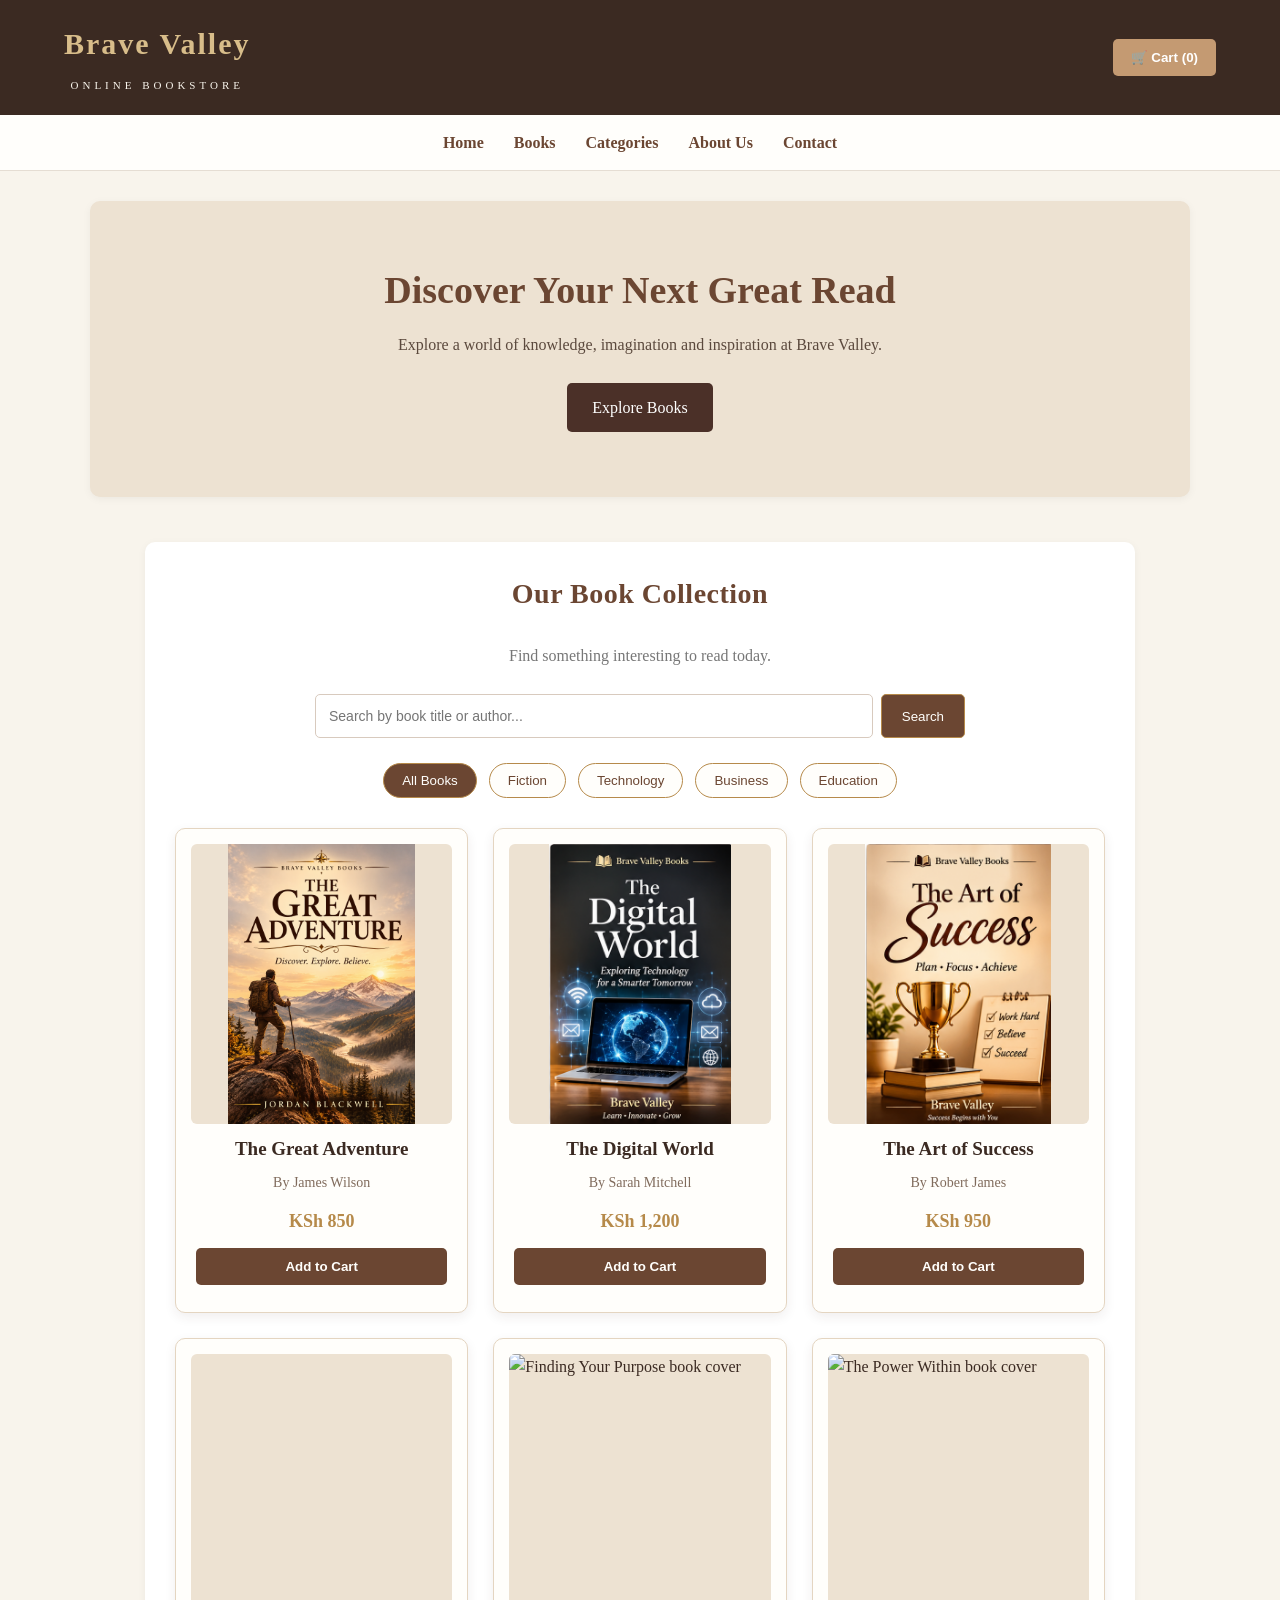
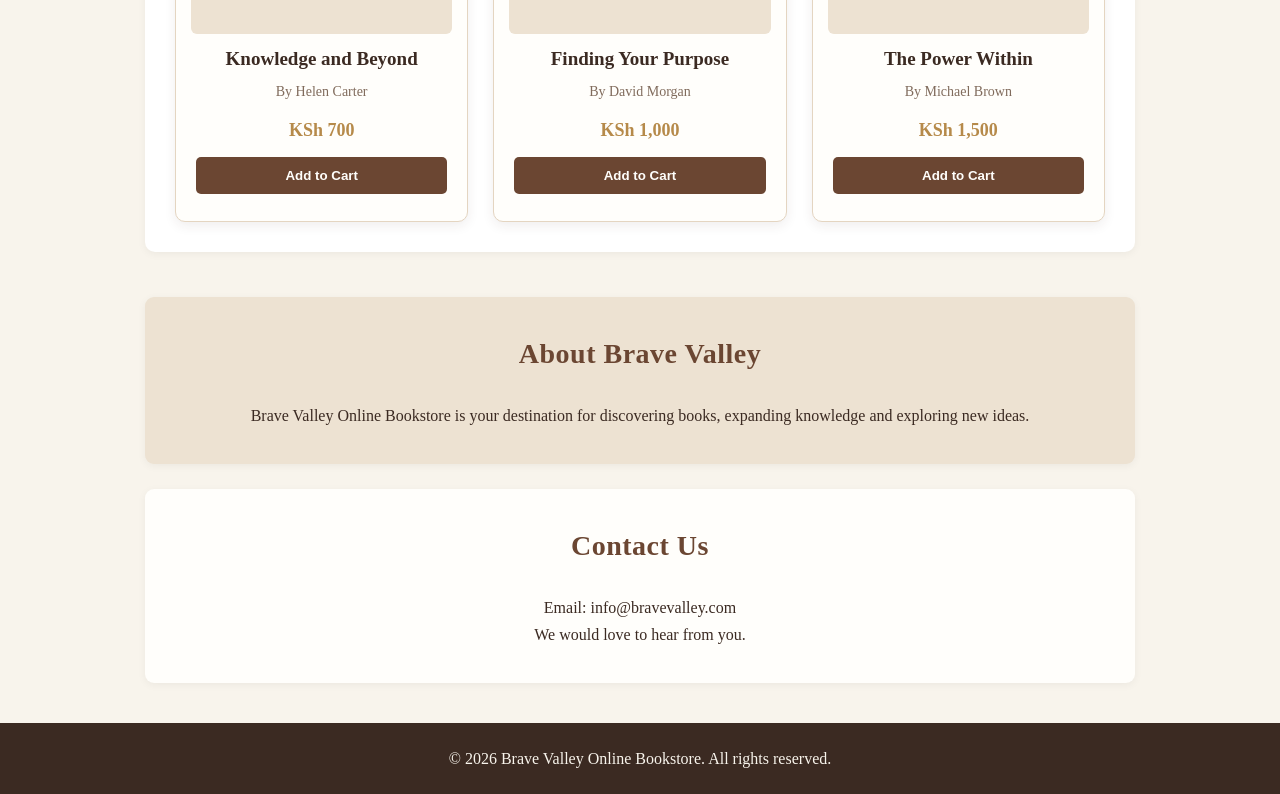
==== index.html @ 2bf412cd "Update index.html" ====
<!DOCTYPE html>
<html lang="en">

<head>
    <meta charset="UTF-8">
    <meta name="viewport" content="width=device-width, initial-scale=1.0">

    <title>Brave Valley Online Bookstore</title>

    <link rel="stylesheet" href="style.css">
</head>

<body>

    <!-- HEADER -->
    <header class="site-header">
        <div class="brand">
            <h1>Brave Valley</h1>
            <p>ONLINE BOOKSTORE</p>
        </div>

        <button class="cart-button" type="button">
            🛒 Cart (<span id="cart-count">0</span>)
        </button>
    </header>

<!-- SHOPPING CART PANEL -->
<section class="cart-panel" id="cart-panel" hidden>

    <div class="cart-header">
        <h2>My Shopping Cart</h2>

        <button id="close-cart" type="button">
            &times;
        </button>
    </div>

    <div id="cart-items">
        <!-- Cart items will appear here -->
    </div>

    <div class="cart-footer">
        <h3>
            Total: KSh <span id="cart-total">0</span>
        </h3>

        <button id="clear-cart" type="button">
            Clear Cart
        </button>

        <button id="checkout-button" type="button">
            Proceed to Checkout
        </button>
    </div>

</section>

    <!-- NAVIGATION -->
    <nav class="navbar">
        <a href="#home">Home</a>
        <a href="#books">Books</a>
        <a href="#categories">Categories</a>
        <a href="#about">About Us</a>
        <a href="#contact">Contact</a>
    </nav>

    <main>

        <!-- HERO SECTION -->
        <section class="hero" id="home">
            <h2>Discover Your Next Great Read</h2>

            <p>
                Explore a world of knowledge, imagination
                and inspiration at Brave Valley.
            </p>

            <a href="#books" class="shop-button">
                Explore Books
            </a>
        </section>

        <!-- BOOK CATALOGUE -->
        <section class="catalogue" id="books">

            <h2>Our Book Collection</h2>

            <p class="section-description">
                Find something interesting to read today.
            </p>

            <!-- SEARCH -->
            <div class="search-container">
                <input
                    type="search"
                    id="book-search"
                    placeholder="Search by book title or author..."
                >

                <button type="button" id="search-button">
                    Search
                </button>
            </div>

            <!-- CATEGORY FILTERS -->
            <div class="categories" id="categories">

                <button class="category-btn active"
                    data-category="all">All Books</button>

                <button class="category-btn"
                    data-category="fiction">Fiction</button>

                <button class="category-btn"
                    data-category="technology">Technology</button>

                <button class="category-btn"
                    data-category="business">Business</button>

                <button class="category-btn"
                    data-category="education">Education</button>

            </div>

            
<!-- BOOK GRID -->
<div class="book-grid" id="book-grid">

    <!-- BOOK 1 -->
    <article class="book-card" data-category="fiction">

        <div class="book-cover">
            <img src="book%20one.png"
     alt="The Great Adventure book cover">
        </div>

        <div class="book-info">
            <h3>The Great Adventure</h3>
            <p>By James Wilson</p>
            <strong>KSh 850</strong>
            <button class="add-cart">Add to Cart</button>
        </div>
    </article>

    <!-- BOOK 2 -->
    <article class="book-card" data-category="technology">

        <div class="book-cover">
            <img src="the-digital-world.png"
     alt="The Digital World book cover">
        </div>

        <div class="book-info">
            <h3>The Digital World</h3>
            <p>By Sarah Mitchell</p>
            <strong>KSh 1,200</strong>
            <button class="add-cart">Add to Cart</button>
        </div>
    </article>

    <!-- BOOK 3 -->
    <article class="book-card" data-category="business">

        <div class="book-cover">
            <img src="the-art-of-success.png"
     alt="The Art of Success book cover">
        </div>

        <div class="book-info">
            <h3>The Art of Success</h3>
            <p>By Robert James</p>
            <strong>KSh 950</strong>
            <button class="add-cart">Add to Cart</button>
        </div>
    </article>

    <!-- BOOK 4 -->
    <article class="book-card" data-category="education">

        <div class="book-cover">
            
        </div>

        <div class="book-info">
            <h3>Knowledge and Beyond</h3>
            <p>By Helen Carter</p>
            <strong>KSh 700</strong>
            <button class="add-cart">Add to Cart</button>
        </div>
    </article>

    <!-- BOOK 5 -->
    <article class="book-card" data-category="fiction">

        <div class="book-cover">
            <img src="images/finding-your-purpose.png"
                 alt="Finding Your Purpose book cover">
        </div>

        <div class="book-info">
            <h3>Finding Your Purpose</h3>
            <p>By David Morgan</p>
            <strong>KSh 1,000</strong>
            <button class="add-cart">Add to Cart</button>
        </div>
    </article>

    <!-- BOOK 6 -->
    <article class="book-card" data-category="fiction">

        <div class="book-cover">
            <img src="images/the-power-within.png"
                 alt="The Power Within book cover">
        </div>

        <div class="book-info">
            <h3>The Power Within</h3>
            <p>By Michael Brown</p>
            <strong>KSh 1,500</strong>
            <button class="add-cart">Add to Cart</button>
        </div>
    </article>

</div>


            <p id="no-results" hidden>
                No books found. Try another search.
            </p>

        </section>

        <!-- ABOUT -->
        <section class="about" id="about">
            <h2>About Brave Valley</h2>

            <p>
                Brave Valley Online Bookstore is your destination
                for discovering books, expanding knowledge and
                exploring new ideas.
            </p>
        </section>

        <!-- CONTACT -->
        <section class="contact" id="contact">
            <h2>Contact Us</h2>
            <p>Email: info@bravevalley.com</p>
            <p>We would love to hear from you.</p>
        </section>

    </main>

    <!-- FOOTER -->
    <footer>
        <p>
            &copy; 2026 Brave Valley Online Bookstore.
            All rights reserved.
        </p>
    </footer>

    <script src="script.js"></script>

</body>
</html>
---- style.css ----
/* =================================
   1. GENERAL WEBSITE SETTINGS
================================= */

* {
    margin: 0;
    padding: 0;
    box-sizing: border-box;
}

body {
    font-family: Arial, sans-serif;
    background-color: #f8f5f0;
    color: #352b25;
    line-height: 1.6;
}

/* =================================
   2. WEBSITE HEADER
================================= */

header {
    background-color: #4b3028;
    color: white;
    text-align: center;
    padding: 30px 15px;
}

header h1 {
    font-size: 30px;
    margin-bottom: 8px;
}

header p {
    font-size: 15px;
    color: #eaded2;
}

/* =================================
   3. NAVIGATION BAR
================================= */

nav {
    background-color: #fff;
    padding: 15px;
    border-bottom: 1px solid #e5ddd3;
}

nav ul {
    list-style: none;
    display: flex;
    justify-content: center;
    flex-wrap: wrap;
    gap: 30px;
}

nav ul li a {
    text-decoration: none;
    color: #4b3028;
    font-weight: bold;
    font-size: 15px;
}

nav ul li a:hover {
    color: #b47b50;
}

/* =================================
   4. MAIN CONTENT
================================= */

main {
    width: 90%;
    max-width: 1100px;
    margin: 30px auto;
}

section {
    background-color: white;
    padding: 30px;
    margin-bottom: 25px;
    border-radius: 10px;
    box-shadow: 0 2px 8px rgba(0, 0, 0, 0.05);
}

section h2 {
    color: #704b38;
    margin-bottom: 12px;
    font-size: 24px;
}

/* =================================
   5. WEBSITE FOOTER
================================= */

footer {
    background-color: #4b3028;
    color: white;
    text-align: center;
    padding: 20px;
    margin-top: 40px;
}

/* =================================
   6. RESPONSIVE DESIGN
================================= */

@media screen and (max-width: 600px) {

    header {
        padding: 22px 10px;
    }

    header h1 {
        font-size: 23px;
    }

    nav ul {
        gap: 12px 18px;
    }

    nav ul li a {
        font-size: 13px;
    }

    main {
        width: 94%;
        margin: 20px auto;
    }

    section {
        padding: 20px;
    }

    section h2 {
        font-size: 20px;
    }
}

/* ==================================
   1. GENERAL SETTINGS
================================== */

* {
    margin: 0;
    padding: 0;
    box-sizing: border-box;
}

html {
    scroll-behavior: smooth;
}

body {
    font-family: Arial, sans-serif;
    background: #f8f5f0;
    color: #352b25;
    line-height: 1.6;
}

/* ==================================
   2. HEADER
================================== */

.site-header {
    background: #4b3028;
    color: white;
    padding: 20px 5%;
    display: flex;
    justify-content: space-between;
    align-items: center;
}

.brand h1 {
    font-size: 28px;
    letter-spacing: 1px;
}

.brand p {
    font-size: 11px;
    letter-spacing: 4px;
    color: #eaded2;
}

.cart-button {
    background: #c49a72;
    color: white;
    border: none;
    padding: 11px 18px;
    border-radius: 5px;
    cursor: pointer;
    font-weight: bold;
}

/* ==================================
   3. NAVIGATION
================================== */

.navbar {
    background: white;
    padding: 15px;
    display: flex;
    justify-content: center;
    flex-wrap: wrap;
    gap: 30px;
    border-bottom: 1px solid #e5ddd3;
}

.navbar a {
    text-decoration: none;
    color: #4b3028;
    font-weight: bold;
}

.navbar a:hover {
    color: #b47b50;
}

/* ==================================
   4. HERO SECTION
================================== */

.hero {
    background: #e9ddd0;
    text-align: center;
    padding: 65px 20px;
}

.hero h2 {
    font-size: 36px;
    color: #4b3028;
    margin-bottom: 15px;
}

.hero p {
    margin-bottom: 25px;
}

.shop-button {
    display: inline-block;
    background: #4b3028;
    color: white;
    text-decoration: none;
    padding: 12px 25px;
    border-radius: 5px;
}

.shop-button:hover {
    background: #79513e;
}

/* ==================================
   5. CATALOGUE
================================== */

.catalogue {
    width: 90%;
    max-width: 1200px;
    margin: 45px auto;
}

.catalogue > h2,
.about h2,
.contact h2 {
    text-align: center;
    color: #704b38;
    margin-bottom: 10px;
}

.section-description {
    text-align: center;
    color: #777;
    margin-bottom: 25px;
}

/* SEARCH BAR */

.search-container {
    display: flex;
    max-width: 650px;
    margin: 0 auto 25px;
    gap: 8px;
}

.search-container input {
    flex: 1;
    min-width: 0;
    padding: 13px;
    border: 1px solid #d8cabe;
    border-radius: 5px;
    font-size: 14px;
}

.search-container button {
    background: #4b3028;
    color: white;
    border: none;
    padding: 12px 20px;
    border-radius: 5px;
    cursor: pointer;
}

/* CATEGORY FILTERS */

.categories {
    display: flex;
    justify-content: center;
    flex-wrap: wrap;
    gap: 12px;
    margin-bottom: 30px;
}

.category-btn {
    padding: 9px 18px;
    background: white;
    border: 1px solid #cbb8a7;
    border-radius: 20px;
    cursor: pointer;
    color: #4b3028;
}

.category-btn.active,
.category-btn:hover {
    background: #4b3028;
    color: white;
}

/* ==================================
   6. BOOK GRID
================================== */

.book-grid {
    display: grid;
    grid-template-columns: repeat(3, 1fr);
    gap: 25px;
}

.book-card {
    background: white;
    border-radius: 9px;
    overflow: hidden;
    box-shadow: 0 3px 12px rgba(0,0,0,0.07);
    transition: transform 0.3s;
}

.book-card:hover {
    transform: translateY(-5px);
}

/* BOOK COVER DESIGNS */

.book-cover {
    width: 100%;
    height: 280px;
    overflow: hidden;
    border-radius: 6px;
    background-color: #EDE2D2;
    display: flex;
    justify-content: center;
    align-items: center;
}

.book-cover img {
    width: 100%;
    height: 100%;
    object-fit: contain;
    display: block;
}

.cover-one {
    background: #8b493b;
}

.cover-two {
    background: #294f60;
}

.cover-three {
    background: #4d5036;
}

.cover-four {
    background: #a27648;
}

.cover-five {
    background: #493e69;
}

.cover-six {
    background: #354c43;
}

/* BOOK DETAILS */

.book-info {
    padding: 18px;
    text-align: center;
}

.book-info h3 {
    font-size: 17px;
    margin-bottom: 5px;
}

.book-info p {
    color: #777;
    font-size: 14px;
    margin-bottom: 10px;
}

.book-info strong {
    display: block;
    color: #79513e;
    margin-bottom: 13px;
    font-size: 17px;
}

.add-cart {
    width: 100%;
    padding: 11px;
    background: #4b3028;
    color: white;
    border: none;
    border-radius: 5px;
    cursor: pointer;
}

.add-cart:hover {
    background: #9a674c;
}

/* ==================================
   7. ABOUT AND CONTACT
================================== */

.about,
.contact {
    background: white;
    width: 90%;
    max-width: 1100px;
    margin: 25px auto;
    padding: 35px;
    border-radius: 9px;
    text-align: center;
}

/* ==================================
   8. FOOTER
================================== */

footer {
    background: #4b3028;
    color: white;
    text-align: center;
    padding: 22px;
    margin-top: 40px;
}

/* ==================================
   9. TABLET RESPONSIVENESS
================================== */

@media screen and (max-width: 900px) {

    .book-grid {
        grid-template-columns: repeat(2, 1fr);
    }

    .hero h2 {
        font-size: 30px;
    }

}

/* ==================================
   10. MOBILE RESPONSIVENESS
================================== */

@media screen and (max-width: 600px) {

    .site-header {
        padding: 16px 4%;
    }

    .brand h1 {
        font-size: 21px;
    }

    .brand p {
        font-size: 9px;
        letter-spacing: 2px;
    }

    .cart-button {
        padding: 9px;
        font-size: 12px;
    }

    .navbar {
        gap: 12px 17px;
        padding: 13px 8px;
    }

    .navbar a {
        font-size: 13px;
    }

    .hero {
        padding: 45px 15px;
    }

    .hero h2 {
        font-size: 25px;
    }

    .hero p {
        font-size: 14px;
    }

    .catalogue {
        width: 94%;
    }

    .search-container {
        flex-direction: column;
    }

    .search-container button {
        width: 100%;
    }

    .categories {
        gap: 8px;
    }

    .category-btn {
        padding: 8px 12px;
        font-size: 12px;
    }

    .book-grid {
        grid-template-columns: repeat(2, 1fr);
        gap: 12px;
    }

    .book-cover {
        width: 80%;
        height: 155px;
        font-size: 13px;
    }

    .book-info {
        padding: 12px 8px;
    }

    .book-info h3 {
        font-size: 14px;
    }

    .book-info p {
        font-size: 12px;
    }

    .book-info strong {
        font-size: 15px;
    }

    .add-cart {
        font-size: 12px;
        padding: 9px 5px;
    }

    .about,
    .contact {
        width: 94%;
        padding: 22px;
    }

}

/* ==================================
   BRAVE VALLEY - ELEGANT THEME
================================== */

/* Overall website */
body {
    background-color: #F8F4EC;
    color: #3B2A22;
    font-family: Georgia, serif;
}

/* Main header */
.site-header {
    background-color: #3B2A22;
    color: #FFFEFB;
}

.site-header h1 {
    color: #D8BD8A;
    letter-spacing: 2px;
}

.site-header p {
    color: #F8F4EC;
}

/* Navigation bar */
.navbar {
    background-color: #FFFEFB;
}

.navbar a {
    color: #6B4632;
    font-weight: bold;
    text-decoration: none;
}

.navbar a:hover {
    color: #B68A4A;
}

/* Hero section */
.hero {
    background-color: #EDE2D2;
    color: #3B2A22;
}

.hero h2 {
    color: #6B4632;
}

.hero p {
    color: #5B493D;
}

/* Section headings */
.catalogue > h2,
.about h2,
.contact h2 {
    color: #6B4632;
    font-family: Georgia, serif;
}

/* Search button */
#search-button {
    background-color: #6B4632;
    color: #FFFEFB;
    border: 1px solid #B68A4A;
}

#search-button:hover {
    background-color: #3B2A22;
}

/* Category filter buttons */
.category-btn {
    background-color: #FFFEFB;
    color: #6B4632;
    border: 1px solid #B68A4A;
}

.category-btn:hover,
.category-btn.active {
    background-color: #6B4632;
    color: #FFFEFB;
}

/* Book cards */
.book-card {
    background-color: #FFFEFB;
    border: 1px solid #E4D5C1;
}

.book-info h3 {
    color: #3B2A22;
}

.book-info p {
    color: #806B5C;
}

.book-info strong {
    color: #B68A4A;
}

/* Add to cart buttons */
.add-cart {
    background-color: #6B4632;
    color: #FFFEFB;
    border: none;
}

.add-cart:hover {
    background-color: #B68A4A;
    color: #3B2A22;
}

/* Shopping cart */
#cart-button {
    background-color: #B68A4A;
    color: #3B2A22;
}

/* About and contact sections */
.about,
.contact {
    color: #3B2A22;
}

.about {
    background-color: #EDE2D2;
}

.contact {
    background-color: #FFFEFB;
}

/* Footer */
footer {
    background-color: #3B2A22;
    color: #F8F4EC;
}

footer a {
    color: #D8BD8A;
}

/* Smooth transitions */
button,
.navbar a,
.book-card {
    transition: all 0.3s ease;
}

/* ===== BRAVE VALLEY TYPOGRAPHY ===== */

/* Main website headings */
h1, h2, h3 {
    font-family: Georgia, serif;
}

/* Main brand name */
.site-header h1 {
    font-size: 30px;
    font-weight: bold;
    letter-spacing: 2px;
}

/* Section headings */
.catalogue > h2,
.about h2,
.contact h2 {
    font-size: 28px;
    margin-bottom: 25px;
    letter-spacing: 0.5px;
}

/* Hero heading */
.hero h2 {
    font-size: 38px;
    line-height: 1.3;
}

/* Book titles */
.book-info h3 {
    font-size: 19px;
    line-height: 1.4;
    margin-bottom: 8px;
}

/* General paragraph text */
p {
    line-height: 1.7;
}


/* ===== BOOK CARD REFINEMENT ===== */

.book-card {
    border-radius: 10px;
    overflow: hidden;
    padding: 15px;
    box-shadow: 0 4px 12px rgba(59, 42, 34, 0.08);
    transition: transform 0.3s ease,
                box-shadow 0.3s ease;
}

.book-card:hover {
    transform: translateY(-6px);
    box-shadow: 0 8px 20px rgba(59, 42, 34, 0.15);
}

.book-info {
    padding: 12px 5px;
}

.book-info strong {
    display: block;
    font-size: 18px;
    margin: 12px 0;
}

.add-cart {
    width: 100%;
    padding: 11px;
    border-radius: 5px;
    cursor: pointer;
    font-weight: bold;
}

/* ==================================
   SHOPPING CART DESIGN
================================== */

.cart-panel {
    position: fixed;
    top: 0;
    right: 0;
    width: 380px;
    max-width: 100%;
    height: 100vh;
    background-color: #FFFEFB;
    z-index: 1000;
    padding: 25px;
    box-shadow: -5px 0 20px rgba(59, 42, 34, 0.15);
    overflow-y: auto;
}

.cart-panel[hidden] {
    display: none;
}

.cart-header {
    display: flex;
    justify-content: space-between;
    align-items: center;
    border-bottom: 1px solid #E4D5C1;
    padding-bottom: 15px;
    margin-bottom: 20px;
}

.cart-header h2 {
    color: #6B4632;
    font-size: 23px;
}

#close-cart {
    background: none;
    border: none;
    font-size: 30px;
    color: #6B4632;
    cursor: pointer;
}

#cart-items {
    margin-bottom: 25px;
}

.cart-footer {
    border-top: 1px solid #E4D5C1;
    padding-top: 20px;
}

.cart-footer h3 {
    color: #3B2A22;
    margin-bottom: 20px;
}

#clear-cart,
#checkout-button {
    width: 100%;
    padding: 12px;
    margin-bottom: 12px;
    border-radius: 5px;
    cursor: pointer;
    font-weight: bold;
}

#clear-cart {
    background-color: #EDE2D2;
    color: #6B4632;
    border: 1px solid #B68A4A;
}

#checkout-button {
    background-color: #6B4632;
    color: #FFFEFB;
    border: none;
}

/* INDIVIDUAL CART ITEMS */

.cart-item {
    padding: 15px 0;
    color: #5B493D;
}

.cart-item h4 {
    color: #6B4632;
    margin-bottom: 10px;
}

.quantity-controls {
    display: flex;
    align-items: center;
    gap: 15px;
    margin: 12px 0;
}

.quantity-controls button {
    width: 30px;
    height: 30px;
    background-color: #EDE2D2;
    color: #6B4632;
    border: 1px solid #B68A4A;
    border-radius: 4px;
    cursor: pointer;
    font-size: 18px;
}

.remove-book {
    background-color: transparent;
    color: #9B3D32;
    border: none;
    cursor: pointer;
    margin: 8px 0;
}

/* ==================================
   CHECKOUT PAGE DESIGN
================================== */

.checkout-container {
    max-width: 850px;
    margin: 50px auto;
    padding: 30px;
}

.checkout-container > h2 {
    color: #6B4632;
    font-size: 30px;
    margin-bottom: 12px;
}

.checkout-container > p {
    color: #806B5C;
    margin-bottom: 30px;
}

.customer-details {
    background-color: #FFFEFB;
    padding: 30px;
    border: 1px solid #E4D5C1;
    border-radius: 10px;
    box-shadow: 0 4px 12px rgba(59, 42, 34, 0.08);
}

.customer-details h3 {
    color: #6B4632;
    margin-bottom: 25px;
    font-size: 22px;
}

.form-group {
    margin-bottom: 20px;
}

.form-group label {
    display: block;
    color: #3B2A22;
    font-weight: bold;
    margin-bottom: 8px;
}

.form-group input,
.form-group textarea {
    width: 100%;
    padding: 12px;
    border: 1px solid #D8BD8A;
    border-radius: 5px;
    background-color: #F8F4EC;
    font-size: 15px;
    font-family: Arial, sans-serif;
}

.form-group input:focus,
.form-group textarea:focus {
    outline: 2px solid #B68A4A;
    border-color: #B68A4A;
}

.form-group textarea {
    resize: vertical;
}

/* RESPONSIVE CHECKOUT */

@media (max-width: 600px) {

    .checkout-container {
        margin: 20px auto;
        padding: 15px;
    }

    .customer-details {
        padding: 20px;
    }

    .checkout-container > h2 {
        font-size: 25px;
    }

}

/* ==================================
   CHECKOUT ORDER SUMMARY
================================== */

.order-summary {
    background-color: #FFFEFB;
    padding: 30px;
    margin-top: 30px;
    border: 1px solid #E4D5C1;
    border-radius: 10px;
    box-shadow: 0 4px 12px rgba(59, 42, 34, 0.08);
}

.order-summary > h3 {
    color: #6B4632;
    font-size: 22px;
    margin-bottom: 20px;
}

.checkout-item {
    display: flex;
    justify-content: space-between;
    gap: 15px;
    padding: 15px 0;
    border-bottom: 1px solid #E4D5C1;
    color: #5B493D;
}

.checkout-total {
    margin-top: 20px;
    padding-top: 15px;
    border-top: 2px solid #B68A4A;
}

.checkout-total h3 {
    color: #6B4632;
    text-align: right;
}
/* ORDER CONFIRMATION PAGE */

.confirmation-container {
    max-width: 750px;
    margin: 50px auto;
    padding: 30px;
    text-align: center;
}

.confirmation-icon {
    width: 75px;
    height: 75px;
    margin: 0 auto 20px;
    border-radius: 50%;
    background-color: #EDE2D2;
    color: #6B4632;
    font-size: 45px;
    font-weight: bold;
    display: flex;
    justify-content: center;
    align-items: center;
}

.confirmation-container > h2 {
    color: #6B4632;
    font-size: 30px;
    margin-bottom: 15px;
}

.confirmation-message {
    color: #806B5C;
    margin-bottom: 30px;
}

.confirmation-details,
.confirmation-summary {
    background-color: #FFFEFB;
    padding: 25px;
    margin-bottom: 25px;
    border: 1px solid #E4D5C1;
    border-radius: 10px;
    box-shadow: 0 4px 12px rgba(59,42,34,.08);
    text-align: left;
}

.confirmation-details h3,
.confirmation-summary h3 {
    color: #6B4632;
    margin-bottom: 18px;
}

.confirmation-details p {
    margin-bottom: 12px;
    color: #5B493D;
}

.confirmed-total {
    border-top: 2px solid #B68A4A;
    padding-top: 18px;
    margin-top: 20px;
    text-align: right;
}

.continue-shopping {
    display: inline-block;
    background-color: #6B4632;
    color: #FFFEFB;
    padding: 13px 25px;
    border-radius: 5px;
    text-decoration: none;
    font-weight: bold;
    transition: background-color .3s ease;
}

.continue-shopping:hover {
    background-color: #B68A4A;
    color: #3B2A22;
}

@media (max-width: 600px) {
    .confirmation-container {
        margin: 20px auto;
        padding: 15px;
    }

    .confirmation-container > h2 {
        font-size: 25px;
    }
}
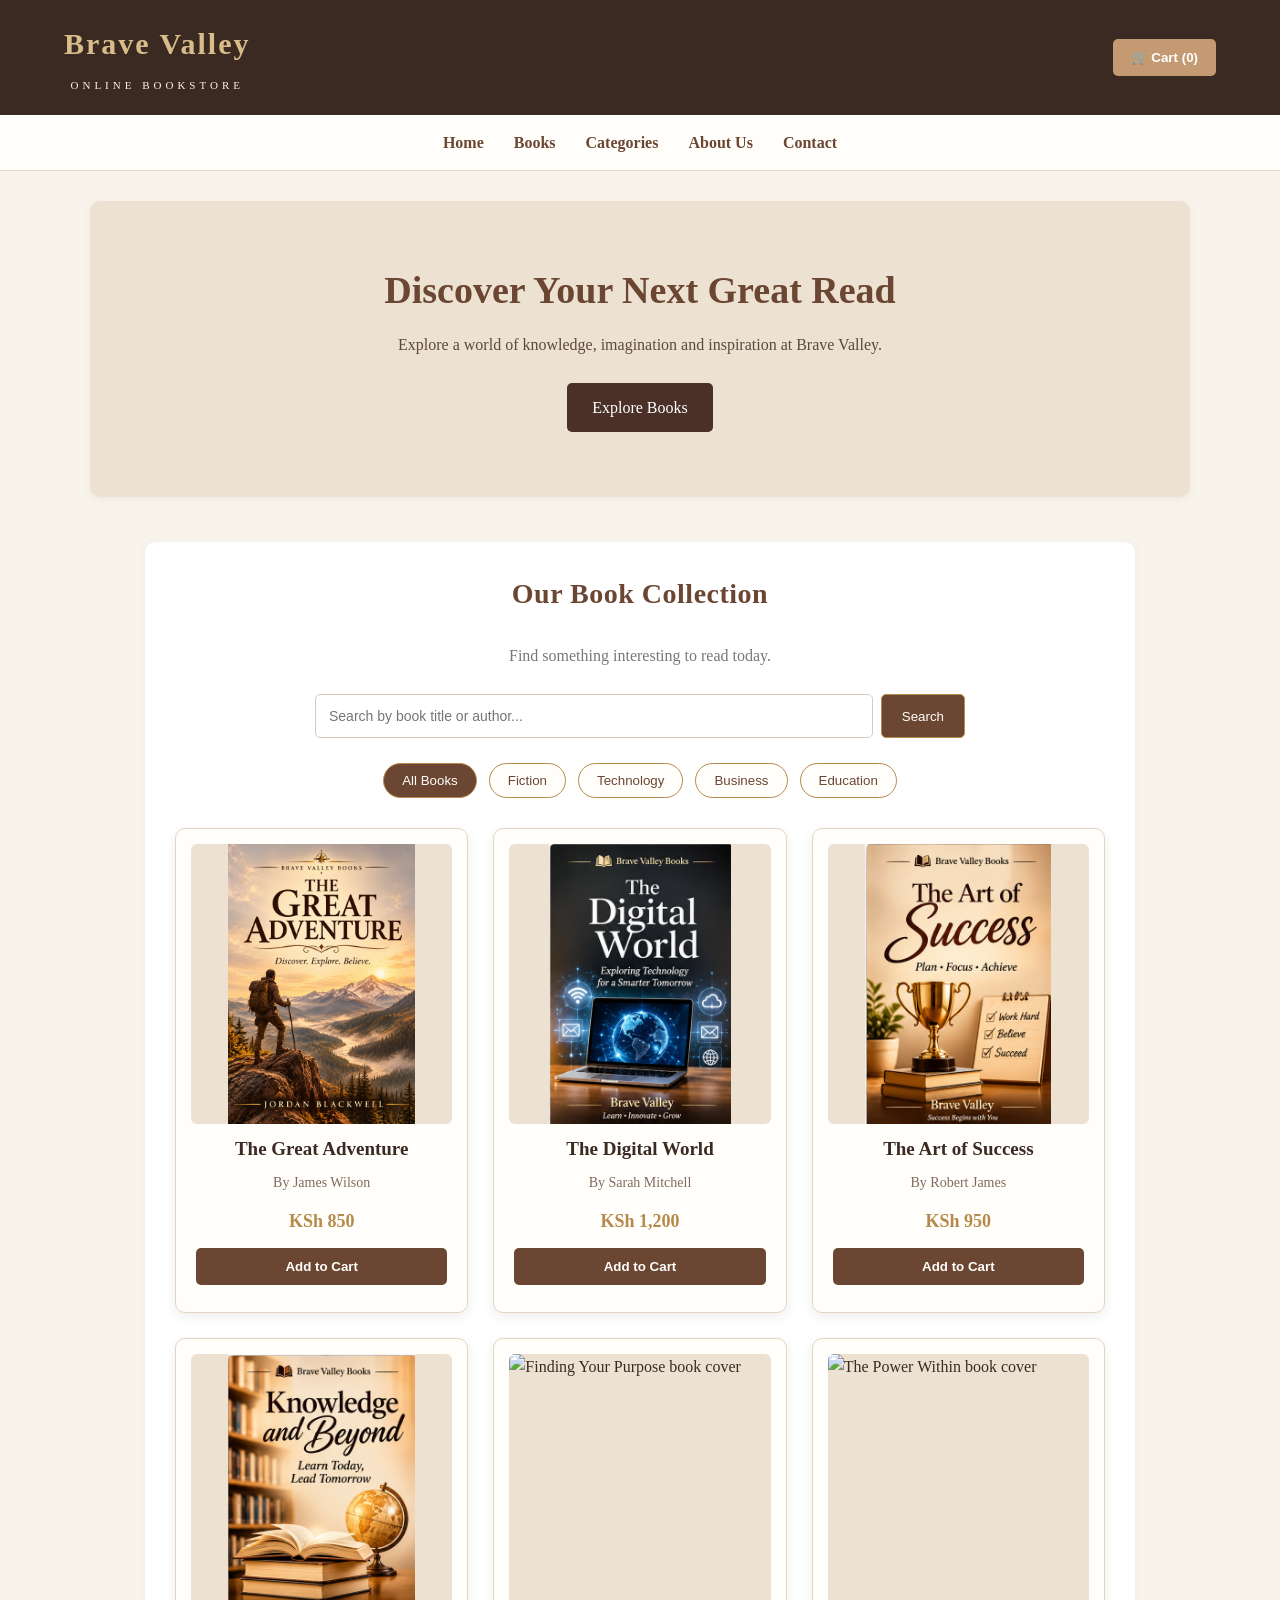
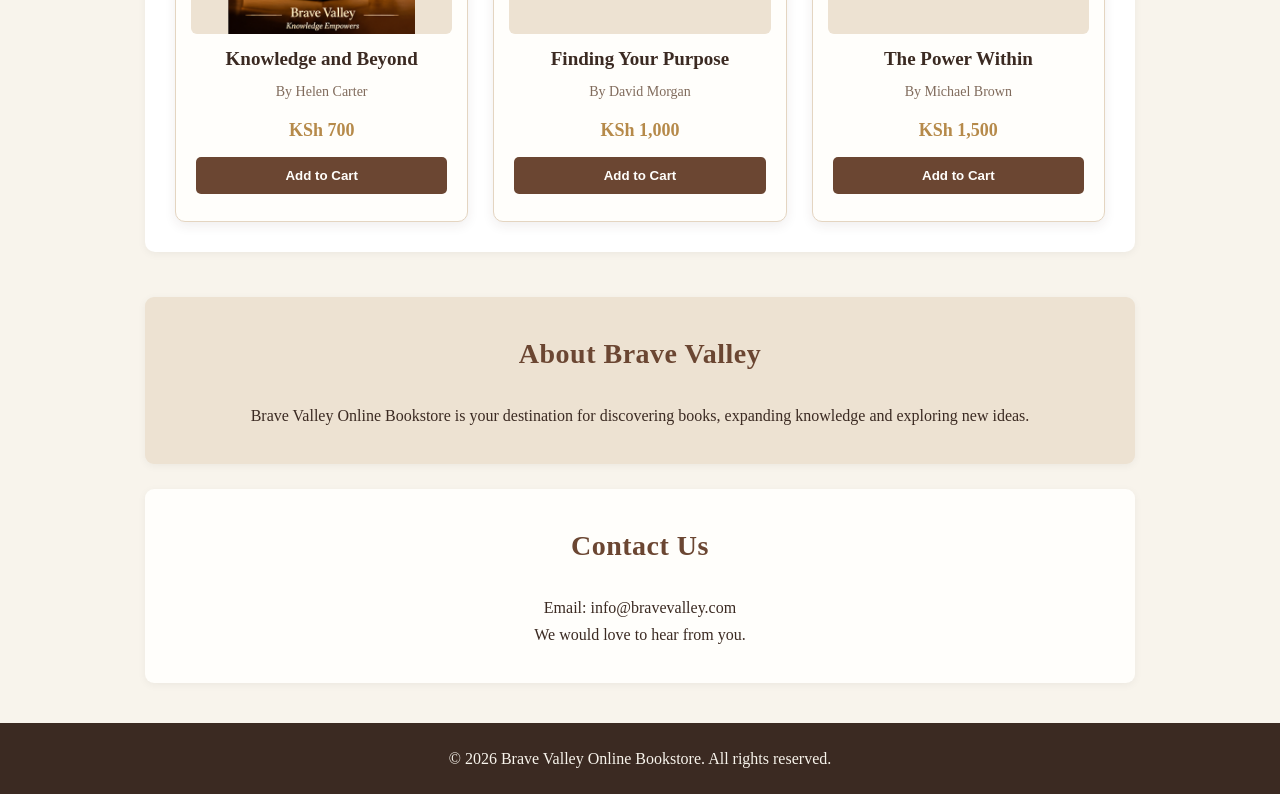
==== commit c207ce85: "Update index.html" ====
--- a/index.html
+++ b/index.html
@@ -163,7 +163,7 @@
     <article class="book-card" data-category="business">
 
         <div class="book-cover">
-            <img src="the-art-of-success.png"
+           <img src="the-art-of-success.png"
      alt="The Art of Success book cover">
         </div>
 
@@ -179,7 +179,8 @@
     <article class="book-card" data-category="education">
 
         <div class="book-cover">
-            
+           <img src="knowledge-and-beyond.png"
+     alt="Knowledge and Beyond book cover"> 
         </div>
 
         <div class="book-info">
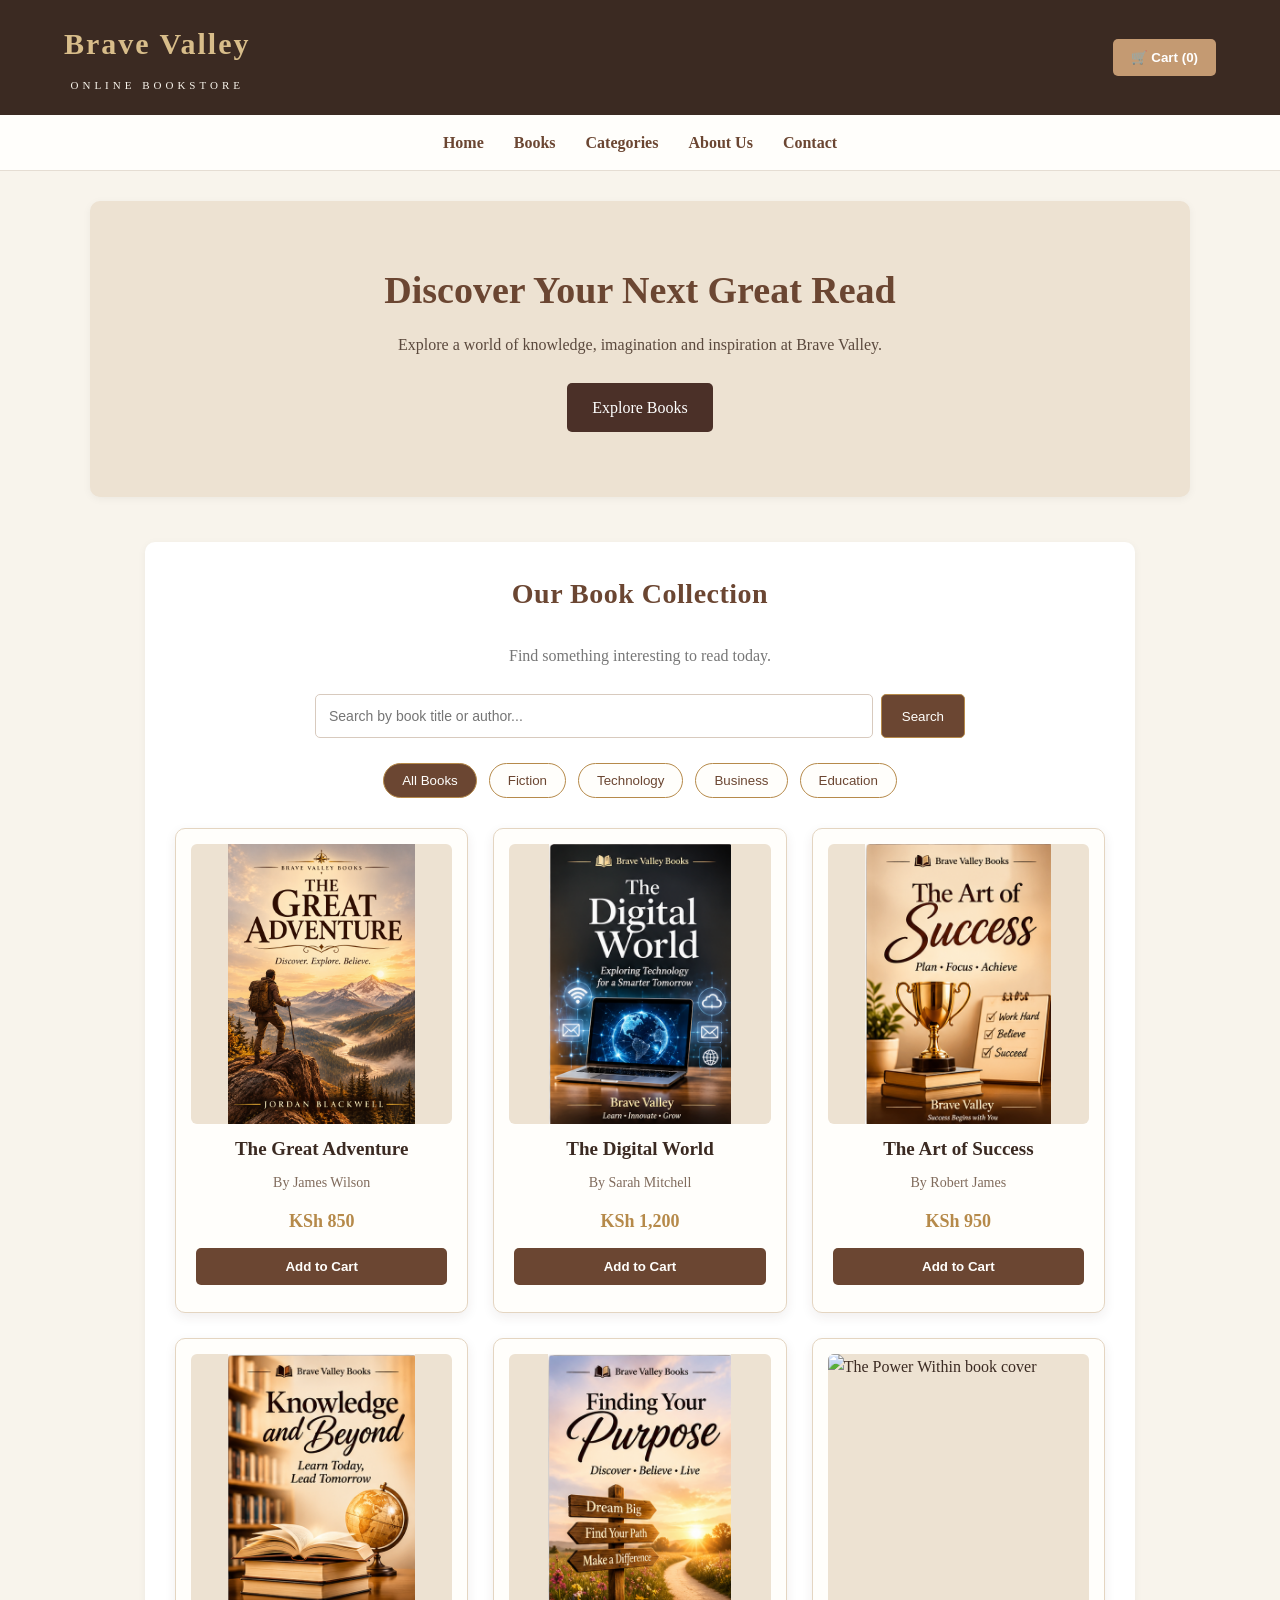
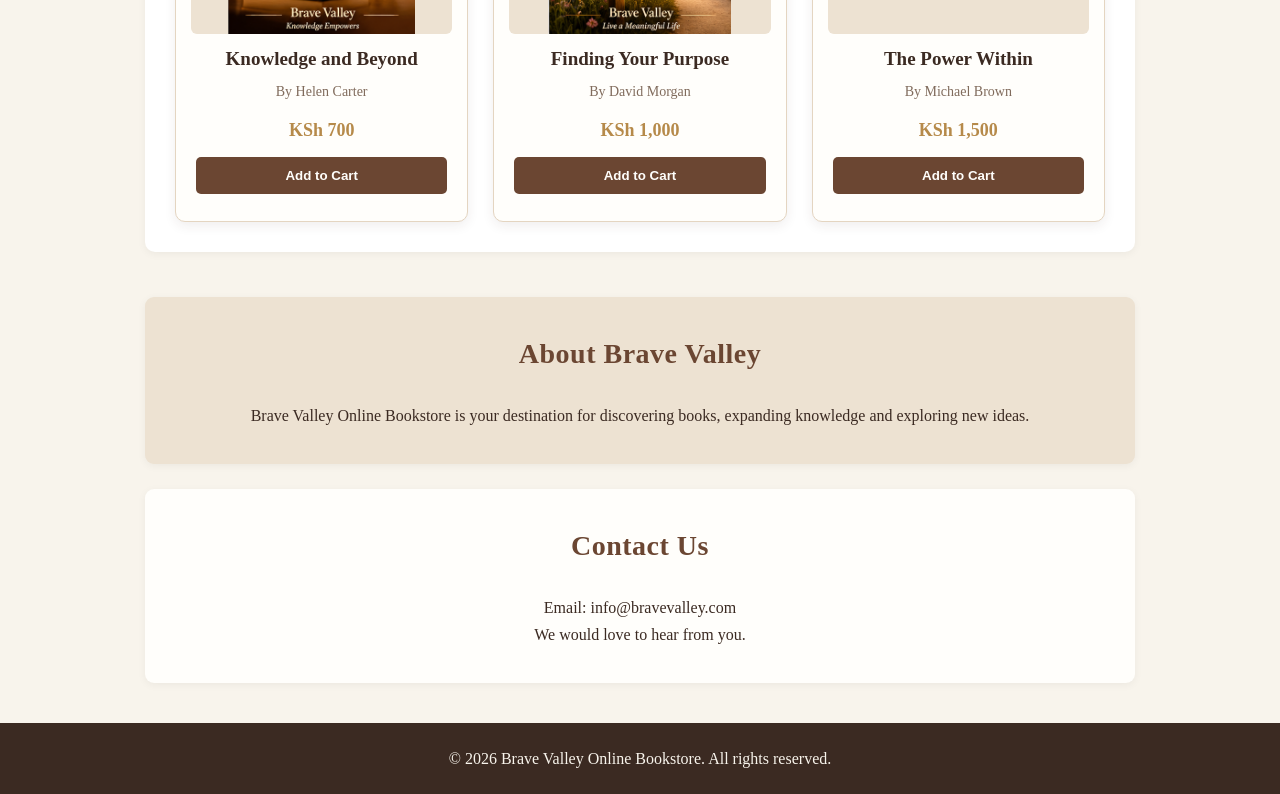
==== commit f30d1bfb: "Update index.html" ====
--- a/index.html
+++ b/index.html
@@ -179,8 +179,8 @@
     <article class="book-card" data-category="education">
 
         <div class="book-cover">
-           <img src="knowledge-and-beyond.png"
-     alt="Knowledge and Beyond book cover"> 
+          <img src="knowledge-and-beyond.png"
+     alt="Knowledge and Beyond book cover">
         </div>
 
         <div class="book-info">
@@ -195,8 +195,8 @@
     <article class="book-card" data-category="fiction">
 
         <div class="book-cover">
-            <img src="images/finding-your-purpose.png"
-                 alt="Finding Your Purpose book cover">
+           <img src="finding-your-purpose.png"
+     alt="Finding Your Purpose book cover">
         </div>
 
         <div class="book-info">
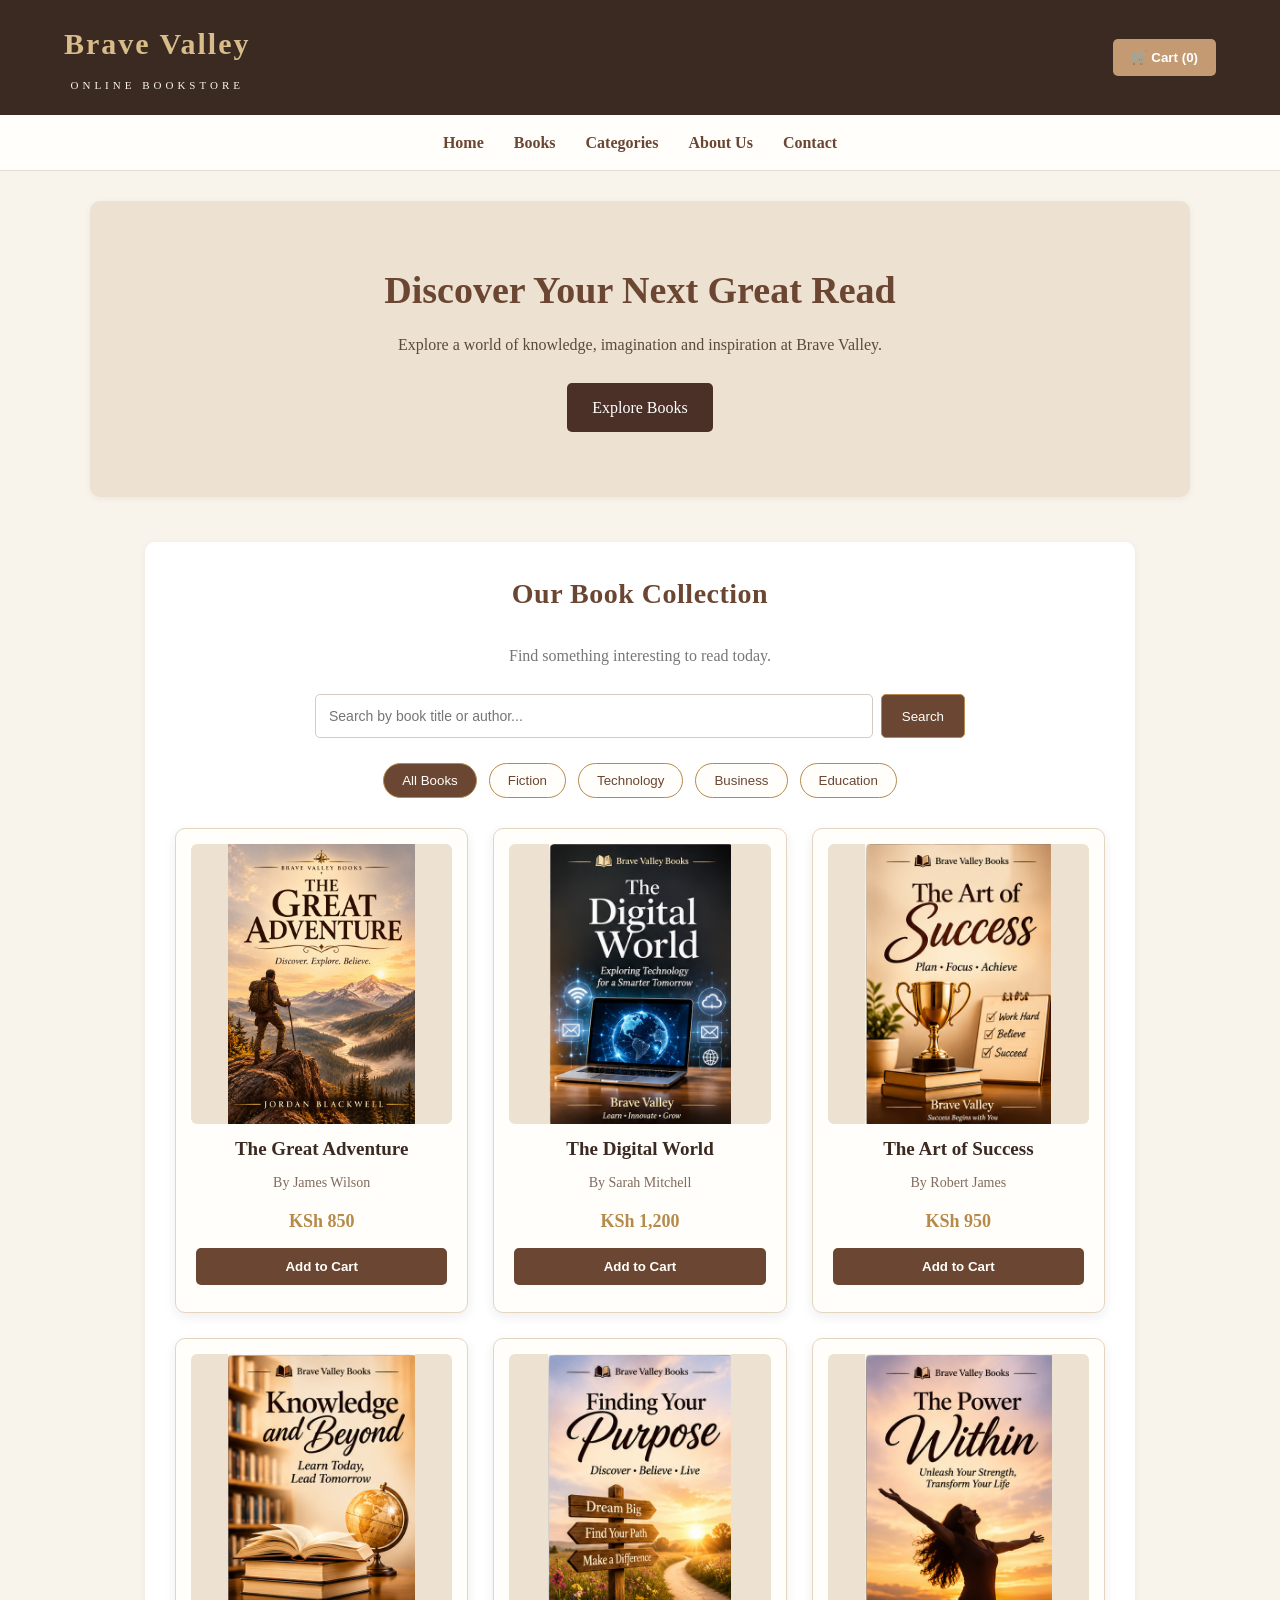
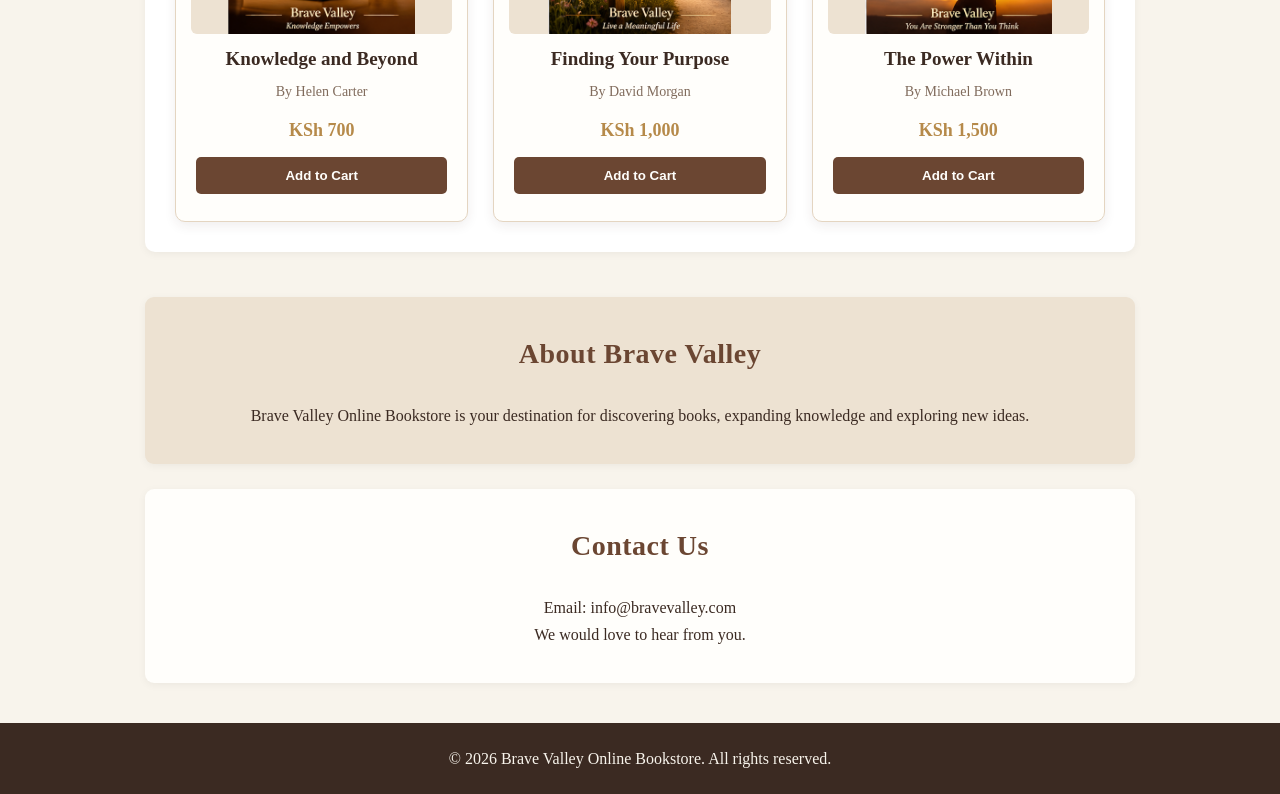
==== commit 00216501: "Update index.html" ====
--- a/index.html
+++ b/index.html
@@ -195,7 +195,7 @@
     <article class="book-card" data-category="fiction">
 
         <div class="book-cover">
-           <img src="finding-your-purpose.png"
+        <img src="finding-your-purpose.png"
      alt="Finding Your Purpose book cover">
         </div>
 
@@ -211,8 +211,8 @@
     <article class="book-card" data-category="fiction">
 
         <div class="book-cover">
-            <img src="images/the-power-within.png"
-                 alt="The Power Within book cover">
+<img src="the-power-within.png"
+     alt="The Power Within book cover">
         </div>
 
         <div class="book-info">
